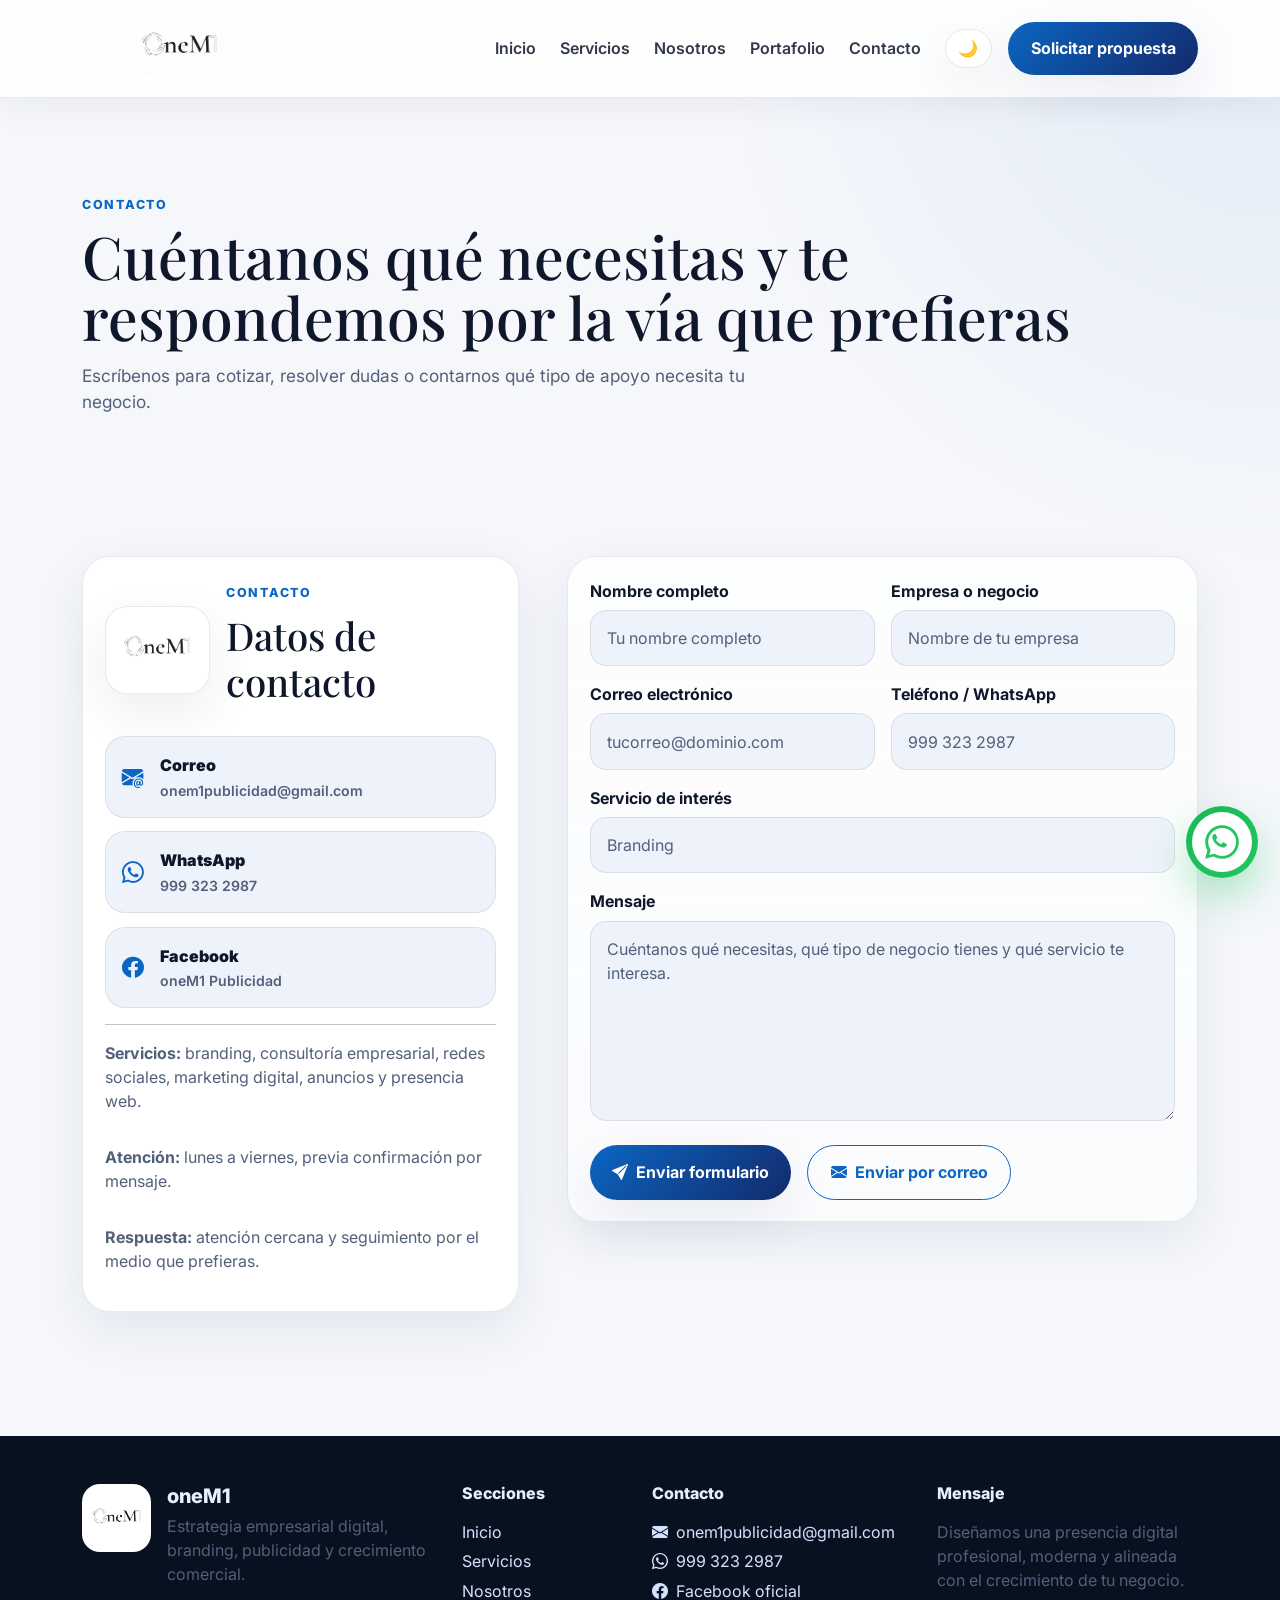
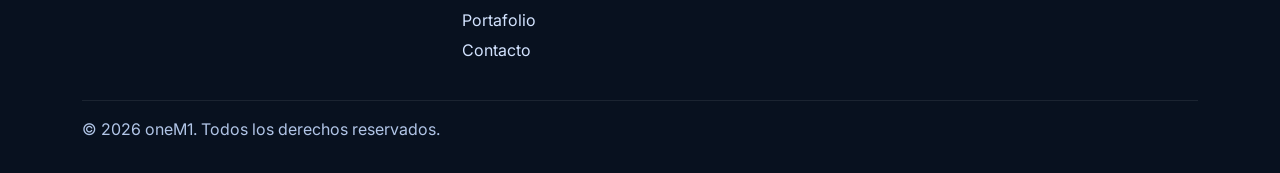
==== contacto.html @ 7aa95133 "Add files via upload" ====
<!doctype html><html lang="es"><head><title>Contacto | oneM1</title><meta name="description" content="Contacta a oneM1 por correo, Facebook o WhatsApp.">
  <meta charset="utf-8">
  <meta name="viewport" content="width=device-width, initial-scale=1">
  <meta name="theme-color" content="#0f172a">
  <meta name="author" content="oneM1">
  <link rel="icon" type="image/png" href="assets/img/logo-onem1.png">
  <link rel="preconnect" href="https://fonts.googleapis.com">
  <link rel="preconnect" href="https://fonts.gstatic.com" crossorigin>
  <link href="https://fonts.googleapis.com/css2?family=Inter:wght@300;400;500;600;700;800;900&family=Playfair+Display:wght@600;700;800&display=swap" rel="stylesheet">
  <link href="https://cdn.jsdelivr.net/npm/bootstrap@5.3.3/dist/css/bootstrap.min.css" rel="stylesheet">
  <link rel="stylesheet" href="https://cdn.jsdelivr.net/npm/bootstrap-icons@1.11.3/font/bootstrap-icons.min.css">
  <link rel="stylesheet" href="assets/css/styles.css">
</head><body>
  <nav class="navbar navbar-expand-lg sticky-top site-navbar">
    <div class="container">
      <a class="navbar-brand" href="index.html"><img src="assets/img/logo-onem1.png" alt="Logo principal de oneM1"></a>
      <button class="navbar-toggler border-0 shadow-none" type="button" data-bs-toggle="collapse" data-bs-target="#mainNav"><span class="navbar-toggler-icon"></span></button>
      <div class="collapse navbar-collapse" id="mainNav">
        <ul class="navbar-nav ms-auto align-items-lg-center gap-lg-2">
          <li class="nav-item"><a class="nav-link" href="index.html">Inicio</a></li>
          <li class="nav-item"><a class="nav-link" href="servicios.html">Servicios</a></li>
          <li class="nav-item"><a class="nav-link" href="nosotros.html">Nosotros</a></li>
          <li class="nav-item"><a class="nav-link" href="portafolio.html">Portafolio</a></li>
          <li class="nav-item"><a class="nav-link" href="contacto.html">Contacto</a></li>
          <li class="nav-item ms-lg-2"><button class="theme-toggle" id="themeToggle" type="button" aria-label="Cambiar tema">🌙</button></li>
          <li class="nav-item ms-lg-2 mt-3 mt-lg-0"><a class="btn btn-brand" href="contacto.html">Solicitar propuesta</a></li>
        </ul>
      </div>
    </div>
  </nav>

<section class="page-hero"><div class="container"><span class="eyebrow">CONTACTO</span><h1>Cuéntanos qué necesitas y te respondemos por la vía que prefieras</h1><p>Escríbenos para cotizar, resolver dudas o contarnos qué tipo de apoyo necesita tu negocio.</p></div></section>
<section class="section-space"><div class="container"><div class="row g-4 g-lg-5 align-items-stretch"><div class="col-lg-5"><div class="contact-card contact-card-pro h-100"><div class="contact-card-head"><img src="assets/img/logo-onem1.png" alt="Logo oneM1"><div><span class="eyebrow">CONTACTO</span><h2>Datos de contacto</h2></div></div><div class="contact-link-group icon-links"><a href="mailto:onem1publicidad@gmail.com"><i class="bi bi-envelope-at-fill"></i><span><strong>Correo</strong><small>onem1publicidad@gmail.com</small></span></a><a href="https://wa.me/529993232987" target="_blank" rel="noopener"><i class="bi bi-whatsapp"></i><span><strong>WhatsApp</strong><small>999 323 2987</small></span></a><a href="https://www.facebook.com/onem1publicidad" target="_blank" rel="noopener"><i class="bi bi-facebook"></i><span><strong>Facebook</strong><small>oneM1 Publicidad</small></span></a></div><hr><div class="contact-meta"><p><strong>Servicios:</strong> branding, consultoría empresarial, redes sociales, marketing digital, anuncios y presencia web.</p><p><strong>Atención:</strong> lunes a viernes, previa confirmación por mensaje.</p><p><strong>Respuesta:</strong> atención cercana y seguimiento por el medio que prefieras.</p></div></div></div>
<div class="col-lg-7"><form class="contact-form card-glass contact-form-pro" action="https://formsubmit.co/onem1publicidad@gmail.com" method="POST">
<input type="hidden" name="_subject" value="Nuevo mensaje desde el sitio web oneM1">
<input type="hidden" name="_captcha" value="false">
<input type="hidden" name="_template" value="table">
<input type="hidden" name="_next" value="contacto.html?enviado=1">
<div class="row g-3"><div class="col-md-6"><label class="form-label">Nombre completo</label><input class="form-control" type="text" name="Nombre" placeholder="Tu nombre completo" required></div><div class="col-md-6"><label class="form-label">Empresa o negocio</label><input class="form-control" type="text" name="Empresa" placeholder="Nombre de tu empresa"></div><div class="col-md-6"><label class="form-label">Correo electrónico</label><input class="form-control" type="email" name="Correo" placeholder="tucorreo@dominio.com" required></div><div class="col-md-6"><label class="form-label">Teléfono / WhatsApp</label><input class="form-control" type="text" name="Telefono" placeholder="999 323 2987"></div><div class="col-12"><label class="form-label">Servicio de interés</label><select class="form-select" name="Servicio"><option>Branding</option><option>Consultoría empresarial</option><option>Publicidad digital</option><option>Redes sociales</option><option>Diseño web</option><option>Presencia web integral</option><option>Otro</option></select></div><div class="col-12"><label class="form-label">Mensaje</label><textarea class="form-control" name="Mensaje" rows="7" placeholder="Cuéntanos qué necesitas, qué tipo de negocio tienes y qué servicio te interesa." required></textarea></div></div><div class="d-flex flex-wrap gap-3 mt-4"><button class="btn btn-brand" type="submit"><i class="bi bi-send-fill me-2"></i>Enviar formulario</button><a class="btn btn-outline-brand" href="mailto:onem1publicidad@gmail.com?subject=Solicitud%20de%20informaci%C3%B3n%20oneM1"><i class="bi bi-envelope-fill me-2"></i>Enviar por correo</a></div><div class="alert alert-success mt-3 d-none" id="msgSent"><i class="bi bi-check-circle-fill me-2"></i>¡Gracias! Tu mensaje fue preparado para enviarse correctamente.</div></form></div></div></div></section>

  <footer class="site-footer mt-5"><div class="container"><div class="row g-4 align-items-start"><div class="col-lg-4"><div class="footer-brand"><img src="assets/img/logo-onem1.png" alt="oneM1"><div><h5>oneM1</h5><p>Estrategia empresarial digital, branding, publicidad y crecimiento comercial.</p></div></div></div><div class="col-6 col-lg-2"><h6>Secciones</h6><a href="index.html">Inicio</a><a href="servicios.html">Servicios</a><a href="nosotros.html">Nosotros</a><a href="portafolio.html">Portafolio</a><a href="contacto.html">Contacto</a></div><div class="col-6 col-lg-3"><h6>Contacto</h6><a href="mailto:onem1publicidad@gmail.com"><i class="bi bi-envelope-fill me-2"></i>onem1publicidad@gmail.com</a><a href="https://wa.me/529993232987" target="_blank" rel="noopener"><i class="bi bi-whatsapp me-2"></i>999 323 2987</a><a href="https://www.facebook.com/onem1publicidad" target="_blank" rel="noopener"><i class="bi bi-facebook me-2"></i>Facebook oficial</a></div><div class="col-lg-3"><h6>Mensaje</h6><p class="mb-0">Diseñamos una presencia digital profesional, moderna y alineada con el crecimiento de tu negocio.</p></div></div><div class="footer-bottom"><span>© 2026 oneM1. Todos los derechos reservados.</span></div></div></footer>
  <a class="whatsapp-float" href="https://wa.me/529993232987?text=Hola%20oneM1,%20quiero%20informaci%C3%B3n%20sobre%20sus%20servicios." target="_blank" rel="noopener" aria-label="WhatsApp"><svg viewBox="0 0 32 32" aria-hidden="true" focusable="false"><path fill="currentColor" d="M19.11 17.21c-.27-.13-1.6-.79-1.85-.88-.25-.09-.43-.13-.62.13-.18.27-.71.88-.87 1.06-.16.18-.31.2-.58.07-.27-.13-1.13-.42-2.16-1.34-.8-.71-1.35-1.59-1.51-1.86-.16-.27-.02-.41.12-.54.12-.12.27-.31.4-.46.13-.16.18-.27.27-.45.09-.18.04-.34-.02-.47-.07-.13-.62-1.49-.85-2.04-.22-.53-.44-.46-.62-.47h-.53c-.18 0-.47.07-.71.34-.25.27-.95.93-.95 2.28 0 1.34.98 2.64 1.11 2.82.13.18 1.91 2.92 4.62 4.09.65.28 1.16.45 1.56.57.66.21 1.26.18 1.73.11.53-.08 1.6-.65 1.83-1.27.22-.62.22-1.16.16-1.27-.07-.11-.25-.18-.52-.31Z"/><path fill="currentColor" d="M16.03 3.2c-7.08 0-12.82 5.73-12.82 12.8 0 2.26.59 4.46 1.72 6.39L3.1 28.8l6.57-1.72a12.85 12.85 0 0 0 6.36 1.72h.01c7.07 0 12.8-5.74 12.8-12.81 0-3.42-1.33-6.63-3.75-9.04A12.73 12.73 0 0 0 16.03 3.2Zm0 23.45h-.01a10.66 10.66 0 0 1-5.43-1.49l-.39-.23-3.9 1.02 1.04-3.8-.25-.39a10.62 10.62 0 0 1-1.63-5.69c0-5.88 4.79-10.66 10.68-10.66 2.85 0 5.53 1.11 7.54 3.12a10.59 10.59 0 0 1 3.12 7.54c0 5.89-4.79 10.68-10.67 10.68Z"/></svg></a>
  <script src="https://cdn.jsdelivr.net/npm/bootstrap@5.3.3/dist/js/bootstrap.bundle.min.js"></script><script src="assets/js/main.js"></script>
</body></html>
---- assets/css/styles.css ----
:root{
  --bg:#f5f7fb;
  --surface:#ffffff;
  --surface-2:#eef3fb;
  --text:#0f172a;
  --muted:#52607a;
  --line:rgba(15,23,42,.09);
  --brand:#0b66c3;
  --brand-2:#132a6b;
  --shadow:0 18px 50px rgba(18,33,74,.08);
}
html[data-theme="dark"]{
  --bg:#07111f;
  --surface:#0f1c2d;
  --surface-2:#0d1726;
  --text:#eef4ff;
  --muted:#a8bbd8;
  --line:rgba(255,255,255,.08);
  --brand:#3ca3ff;
  --brand-2:#91bfff;
  --shadow:0 18px 50px rgba(0,0,0,.32);
}
*{box-sizing:border-box}
body{font-family:Inter,system-ui,sans-serif;background:radial-gradient(circle at top right, rgba(11,102,195,.08), transparent 26%), var(--bg);color:var(--text);}
a{text-decoration:none}
img{max-width:100%;display:block}
.site-navbar{backdrop-filter:blur(16px);background:rgba(255,255,255,.88);border-bottom:1px solid var(--line);box-shadow:0 10px 30px rgba(18,33,74,.05)}
html[data-theme="dark"] .site-navbar{background:rgba(7,17,31,.82)}
.navbar-brand{display:flex;align-items:center;font-weight:800;color:var(--text)!important;padding:.15rem 0}
.navbar-brand img{width:180px;height:76px;object-fit:contain;transform:scale(1.08);transform-origin:left center;filter:drop-shadow(0 8px 18px rgba(11,102,195,.12))}
.nav-link{color:var(--text)!important;font-weight:600;opacity:.85}
.nav-link:hover{opacity:1}
.theme-toggle{border:1px solid var(--line);background:var(--surface);color:var(--text);border-radius:999px;padding:.65rem .8rem;line-height:1;box-shadow:var(--shadow);transition:transform .25s ease, box-shadow .25s ease}
.btn-brand{background:linear-gradient(135deg,var(--brand),var(--brand-2));color:#fff;border:none;border-radius:999px;padding:.9rem 1.4rem;font-weight:700;box-shadow:var(--shadow);transition:transform .25s ease, box-shadow .25s ease, filter .25s ease}
.btn-brand:hover{color:#fff;transform:translateY(-1px)}
.btn-outline-brand{border:1px solid var(--brand);color:var(--brand);border-radius:999px;padding:.9rem 1.4rem;font-weight:700;transition:transform .25s ease, box-shadow .25s ease, background .25s ease}
.btn-outline-brand:hover{background:var(--brand);color:#fff}
.hero-home,.page-hero{padding:5.8rem 0 3rem}
.hero-home h1,.page-hero h1{font-family:"Playfair Display",serif;font-size:clamp(2.3rem,4.6vw,4.7rem);line-height:1.04;margin:.65rem 0 1rem}
.hero-home h1 span{color:var(--brand)}
.lead,.page-hero p{font-size:1.08rem;color:var(--muted);max-width:720px}
.eyebrow{display:inline-flex;letter-spacing:.14em;font-size:.78rem;font-weight:800;color:var(--brand);text-transform:uppercase}
.hero-visual,.card-glass,.contact-form{background:linear-gradient(180deg, rgba(255,255,255,.8), rgba(255,255,255,.62));border:1px solid var(--line);border-radius:28px;box-shadow:var(--shadow)}
html[data-theme="dark"] .hero-visual, html[data-theme="dark"] .card-glass, html[data-theme="dark"] .contact-form{background:linear-gradient(180deg, rgba(15,28,45,.92), rgba(15,28,45,.78))}
.hero-main-image{aspect-ratio:4/3;object-fit:cover;width:100%}
.hero-mini-grid{display:grid;grid-template-columns:repeat(3,1fr);gap:1rem}
.hero-mini-grid div,.info-card,.service-detail,.pillar-card,.contact-card{background:var(--surface);border:1px solid var(--line);border-radius:28px;padding:1.35rem;box-shadow:var(--shadow)}
.hero-mini-grid strong{display:block;font-size:1rem;margin-bottom:.35rem}
.hero-mini-grid span,.info-card p,.service-detail p,.pillar-card p,.contact-card p,.form-note,.timeline-list p,.portfolio-item p, .gallery-card p, .site-footer p{color:var(--muted)}
.section-space{padding:4.8rem 0}
.section-soft{background:linear-gradient(180deg, transparent, rgba(11,102,195,.05), transparent)}
.section-title{max-width:850px;margin-bottom:2rem}
.section-title h2,.cta-panel h2,.service-detail h2,.contact-card h2,.about-banner + *{font-family:"Playfair Display",serif;font-size:clamp(1.8rem,3vw,3rem);margin:.6rem 0 1rem}
.info-card h3,.gallery-card h3,.portfolio-item h3,.pillar-card h3{font-size:1.1rem;font-weight:800;margin-bottom:.65rem}
.timeline-list{display:grid;gap:1rem}
.timeline-list div{padding:1rem 1.1rem;border-left:3px solid var(--brand);background:var(--surface);border-radius:0 18px 18px 0;box-shadow:var(--shadow)}
.gallery-card,.portfolio-item{background:var(--surface);border:1px solid var(--line);border-radius:28px;overflow:hidden;box-shadow:var(--shadow);height:100%}
.gallery-card img,.portfolio-item img{width:100%;height:300px;object-fit:cover}
.portfolio-item.wide img{height:420px}
.gallery-card div,.portfolio-item figcaption{padding:1.15rem 1.2rem}
.service-detail{position:relative;overflow:hidden;transition:transform .25s ease, box-shadow .25s ease, border-color .25s ease;background:linear-gradient(180deg, rgba(255,255,255,.96), rgba(238,243,251,.92));}
html[data-theme="dark"] .service-detail{background:linear-gradient(180deg, rgba(15,28,45,.98), rgba(13,23,38,.96));}
.service-detail::before{content:"";position:absolute;inset:0 auto auto 0;width:100%;height:5px;background:linear-gradient(90deg,var(--brand),var(--brand-2));opacity:.9}
.service-detail:hover{transform:translateY(-6px);box-shadow:0 24px 56px rgba(18,33,74,.14);border-color:rgba(11,102,195,.22)}
.service-detail .icon-wrap{width:68px;height:68px;border-radius:22px;margin-bottom:1rem;font-size:1.65rem}
.service-detail h2{font-size:1.7rem;margin-bottom:.8rem}
.service-detail ul{padding-left:0;color:var(--muted);list-style:none;display:grid;gap:.7rem;margin:1.1rem 0 0}
.service-detail li{position:relative;padding-left:1.65rem}
.service-detail li::before{content:"✔";position:absolute;left:0;top:0;color:var(--brand);font-weight:800}
.check-list{display:grid;gap:.8rem;margin-top:1.2rem}
.check-list span{background:var(--surface);border:1px solid var(--line);padding:.95rem 1rem;border-radius:18px;box-shadow:var(--shadow)}
.about-logo{max-height:340px;object-fit:contain;margin-inline:auto;padding:2rem}
.about-banner img{border-radius:32px;box-shadow:var(--shadow);border:1px solid var(--line)}
.contact-link-group{display:grid;gap:.85rem;margin:1rem 0}
.contact-link-group a{color:var(--brand);font-weight:700}
.form-control,.form-select{background:var(--surface-2);border:1px solid var(--line);border-radius:16px;padding:.95rem 1rem;color:var(--text)}
.form-control:focus,.form-select:focus{box-shadow:0 0 0 .22rem rgba(11,102,195,.16);border-color:var(--brand);background:var(--surface)}
.cta-block{padding-top:0}
.cta-panel{background:linear-gradient(135deg,var(--brand-2),var(--brand));color:#fff;padding:2rem;border-radius:30px;display:flex;align-items:center;justify-content:space-between;gap:1rem;box-shadow:var(--shadow)}
.cta-panel .eyebrow{color:#dbeafe}
.site-footer{background:#08111f;color:#e7efff;padding:3rem 0 2rem}
.site-footer h5,.site-footer h6{margin-bottom:1rem;font-weight:800}
.site-footer a{display:block;color:#d3e3ff;margin:.35rem 0}
.footer-brand{display:flex;gap:1rem;align-items:flex-start}
.footer-brand img{width:128px;height:68px;object-fit:contain;background:#fff;border-radius:18px;padding:.45rem}
.footer-bottom{border-top:1px solid rgba(255,255,255,.08);margin-top:2rem;padding-top:1rem;display:flex;justify-content:space-between;gap:1rem;flex-wrap:wrap;color:#b1c5e7}
.whatsapp-float{position:fixed;right:22px;bottom:22px;width:72px;height:72px;border-radius:50%;display:grid;place-items:center;background:linear-gradient(135deg,#18b956,#22c55e);color:#fff;font-weight:800;box-shadow:0 18px 40px rgba(34,197,94,.35);z-index:60;transition:transform .25s ease, box-shadow .25s ease;animation:waPulse 2.2s infinite;isolation:isolate}
.whatsapp-float::before{content:"";position:absolute;inset:6px;border-radius:50%;background:#fff;z-index:-1}
.shadow-soft{box-shadow:var(--shadow)}
@media (max-width: 991px){
  .hero-mini-grid{grid-template-columns:1fr}
  .cta-panel{flex-direction:column;align-items:flex-start}
  .gallery-card img,.portfolio-item img{height:260px}
}
@media (max-width: 575px){
  .hero-home,.page-hero{padding:5rem 0 2rem}
  .section-space{padding:3.5rem 0}
  .btn-brand,.btn-outline-brand{width:100%;text-align:center;justify-content:center}
  .hero-actions .btn{width:100%}
}


.navbar-toggler-icon{filter:contrast(1.2)}
.brand-showcase{display:grid;gap:1.2rem}
.brand-showcase.compact{gap:1rem}
.brand-showcase-top{display:flex;align-items:center;justify-content:space-between;gap:1rem}
.brand-showcase-top img{width:min(320px,78%);max-height:132px;object-fit:contain}
.status-badge{display:inline-flex;align-items:center;gap:.5rem;padding:.7rem 1rem;border-radius:999px;background:var(--surface);border:1px solid var(--line);font-weight:700;color:var(--text)}
.line-card{background:var(--surface);border:1px solid var(--line);border-radius:24px;padding:1.15rem 1.2rem;box-shadow:var(--shadow);display:flex;gap:.8rem;align-items:center}
.line-card i{font-size:1.4rem;color:var(--brand)}
.line-card.featured{display:block;padding:1.4rem 1.35rem;background:linear-gradient(135deg, rgba(11,102,195,.08), rgba(19,42,107,.12));}
.line-card.featured small{display:block;letter-spacing:.12em;text-transform:uppercase;color:var(--brand);font-weight:800;margin-bottom:.45rem}
.line-card.featured h3{font-family:"Playfair Display",serif;font-size:2rem;margin-bottom:.5rem}
.line-grid{display:grid;grid-template-columns:1fr 1fr;gap:1rem}
.icon-wrap{width:58px;height:58px;border-radius:18px;display:grid;place-items:center;background:linear-gradient(135deg,var(--brand),var(--brand-2));color:#fff;font-size:1.45rem;box-shadow:var(--shadow)}
.icon-card{padding-top:1.4rem}
.grid-panels{display:grid;grid-template-columns:1fr 1fr;gap:1rem;height:100%}
.mini-panel{background:var(--surface);border:1px solid var(--line);border-radius:24px;padding:1.3rem;box-shadow:var(--shadow)}
.mini-panel i{font-size:1.45rem;color:var(--brand);display:inline-flex;margin-bottom:.9rem}
.mini-panel h3{font-size:1.05rem;font-weight:800;margin-bottom:.4rem}
.panel-dark{background:linear-gradient(135deg,var(--brand-2),var(--brand));color:#fff}
.panel-dark i,.panel-dark p,.panel-dark h3{color:#fff}
.text-only-card{min-height:100%}
.text-only-card figcaption,.text-only-card>div{padding:1.4rem 1.35rem}
.text-only-card img{display:none}
.contact-card-pro,.contact-form-pro{padding:1.35rem}
.contact-card-head{display:flex;align-items:center;gap:1rem;margin-bottom:1rem}
.contact-card-head img{width:118px;height:88px;object-fit:contain;padding:.45rem;background:var(--surface);border-radius:22px;border:1px solid var(--line);box-shadow:var(--shadow)}
.icon-links a{display:flex;align-items:center;gap:1rem;padding:1rem;border-radius:20px;background:var(--surface-2);border:1px solid var(--line);color:var(--text);font-weight:600}
.icon-links a i{font-size:1.35rem;color:var(--brand)}
.icon-links a span{display:flex;flex-direction:column;gap:.15rem}
.icon-links a small{font-size:.88rem;color:var(--muted);font-weight:600}
.contact-meta{display:grid;gap:1rem}
.form-label{font-weight:700;margin-bottom:.45rem}
.form-control::placeholder, .form-select{color:var(--muted)}
.whatsapp-float i{font-size:2rem;line-height:1;display:inline-flex}
@media (max-width:991px){.grid-panels,.line-grid{grid-template-columns:1fr}.brand-showcase-top{align-items:flex-start;flex-direction:column}.brand-showcase-top img{width:220px}.contact-card-head{align-items:flex-start;flex-direction:column}.navbar-brand img{width:148px;height:64px;transform:scale(1.04)}}
@media (max-width:575px){.contact-card-pro,.contact-form-pro{padding:1rem}.icon-links a{padding:.9rem;border-radius:18px}}

.footer-bottom{justify-content:flex-start}
.site-footer .footer-brand h5{margin-bottom:.35rem}

.whatsapp-float:hover{transform:translateY(-4px) scale(1.03);box-shadow:0 22px 48px rgba(34,197,94,.42)}
.whatsapp-float svg{width:42px;height:42px;display:block;color:#22c55e;position:relative;z-index:1}
@keyframes waPulse{0%,100%{transform:scale(1)}50%{transform:scale(1.06)}}
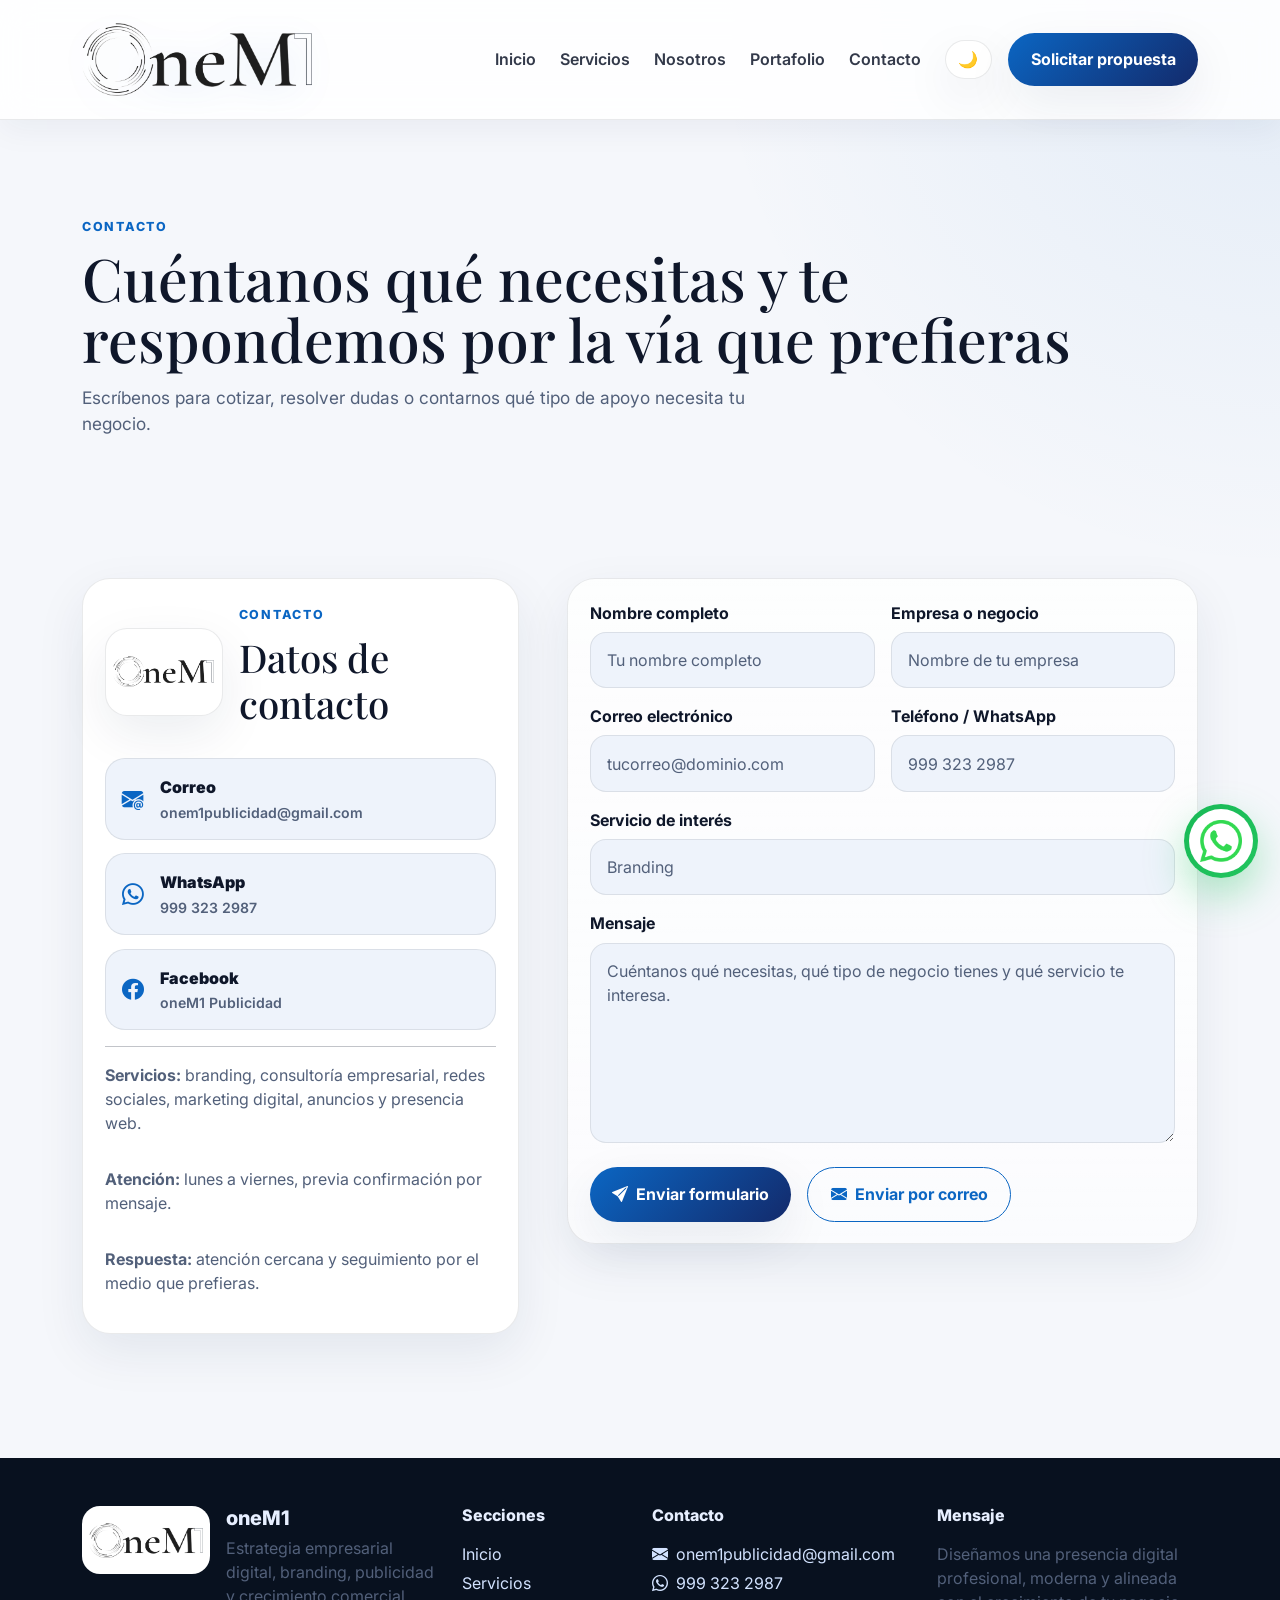
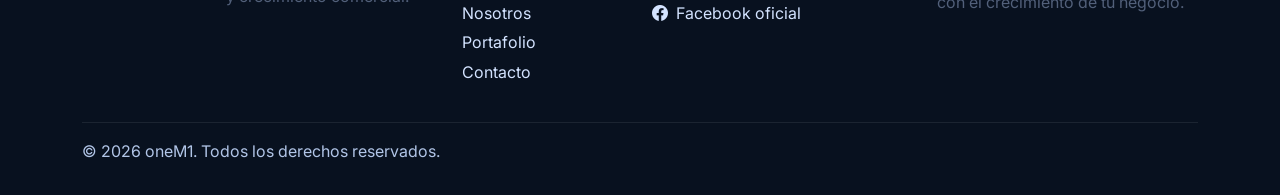
==== commit b05e8609: "Add files via upload" ====
--- a/contacto.html
+++ b/contacto.html
@@ -39,6 +39,6 @@
 <div class="row g-3"><div class="col-md-6"><label class="form-label">Nombre completo</label><input class="form-control" type="text" name="Nombre" placeholder="Tu nombre completo" required></div><div class="col-md-6"><label class="form-label">Empresa o negocio</label><input class="form-control" type="text" name="Empresa" placeholder="Nombre de tu empresa"></div><div class="col-md-6"><label class="form-label">Correo electrónico</label><input class="form-control" type="email" name="Correo" placeholder="tucorreo@dominio.com" required></div><div class="col-md-6"><label class="form-label">Teléfono / WhatsApp</label><input class="form-control" type="text" name="Telefono" placeholder="999 323 2987"></div><div class="col-12"><label class="form-label">Servicio de interés</label><select class="form-select" name="Servicio"><option>Branding</option><option>Consultoría empresarial</option><option>Publicidad digital</option><option>Redes sociales</option><option>Diseño web</option><option>Presencia web integral</option><option>Otro</option></select></div><div class="col-12"><label class="form-label">Mensaje</label><textarea class="form-control" name="Mensaje" rows="7" placeholder="Cuéntanos qué necesitas, qué tipo de negocio tienes y qué servicio te interesa." required></textarea></div></div><div class="d-flex flex-wrap gap-3 mt-4"><button class="btn btn-brand" type="submit"><i class="bi bi-send-fill me-2"></i>Enviar formulario</button><a class="btn btn-outline-brand" href="mailto:onem1publicidad@gmail.com?subject=Solicitud%20de%20informaci%C3%B3n%20oneM1"><i class="bi bi-envelope-fill me-2"></i>Enviar por correo</a></div><div class="alert alert-success mt-3 d-none" id="msgSent"><i class="bi bi-check-circle-fill me-2"></i>¡Gracias! Tu mensaje fue preparado para enviarse correctamente.</div></form></div></div></div></section>
 
   <footer class="site-footer mt-5"><div class="container"><div class="row g-4 align-items-start"><div class="col-lg-4"><div class="footer-brand"><img src="assets/img/logo-onem1.png" alt="oneM1"><div><h5>oneM1</h5><p>Estrategia empresarial digital, branding, publicidad y crecimiento comercial.</p></div></div></div><div class="col-6 col-lg-2"><h6>Secciones</h6><a href="index.html">Inicio</a><a href="servicios.html">Servicios</a><a href="nosotros.html">Nosotros</a><a href="portafolio.html">Portafolio</a><a href="contacto.html">Contacto</a></div><div class="col-6 col-lg-3"><h6>Contacto</h6><a href="mailto:onem1publicidad@gmail.com"><i class="bi bi-envelope-fill me-2"></i>onem1publicidad@gmail.com</a><a href="https://wa.me/529993232987" target="_blank" rel="noopener"><i class="bi bi-whatsapp me-2"></i>999 323 2987</a><a href="https://www.facebook.com/onem1publicidad" target="_blank" rel="noopener"><i class="bi bi-facebook me-2"></i>Facebook oficial</a></div><div class="col-lg-3"><h6>Mensaje</h6><p class="mb-0">Diseñamos una presencia digital profesional, moderna y alineada con el crecimiento de tu negocio.</p></div></div><div class="footer-bottom"><span>© 2026 oneM1. Todos los derechos reservados.</span></div></div></footer>
-  <a class="whatsapp-float" href="https://wa.me/529993232987?text=Hola%20oneM1,%20quiero%20informaci%C3%B3n%20sobre%20sus%20servicios." target="_blank" rel="noopener" aria-label="WhatsApp"><svg viewBox="0 0 32 32" aria-hidden="true" focusable="false"><path fill="currentColor" d="M19.11 17.21c-.27-.13-1.6-.79-1.85-.88-.25-.09-.43-.13-.62.13-.18.27-.71.88-.87 1.06-.16.18-.31.2-.58.07-.27-.13-1.13-.42-2.16-1.34-.8-.71-1.35-1.59-1.51-1.86-.16-.27-.02-.41.12-.54.12-.12.27-.31.4-.46.13-.16.18-.27.27-.45.09-.18.04-.34-.02-.47-.07-.13-.62-1.49-.85-2.04-.22-.53-.44-.46-.62-.47h-.53c-.18 0-.47.07-.71.34-.25.27-.95.93-.95 2.28 0 1.34.98 2.64 1.11 2.82.13.18 1.91 2.92 4.62 4.09.65.28 1.16.45 1.56.57.66.21 1.26.18 1.73.11.53-.08 1.6-.65 1.83-1.27.22-.62.22-1.16.16-1.27-.07-.11-.25-.18-.52-.31Z"/><path fill="currentColor" d="M16.03 3.2c-7.08 0-12.82 5.73-12.82 12.8 0 2.26.59 4.46 1.72 6.39L3.1 28.8l6.57-1.72a12.85 12.85 0 0 0 6.36 1.72h.01c7.07 0 12.8-5.74 12.8-12.81 0-3.42-1.33-6.63-3.75-9.04A12.73 12.73 0 0 0 16.03 3.2Zm0 23.45h-.01a10.66 10.66 0 0 1-5.43-1.49l-.39-.23-3.9 1.02 1.04-3.8-.25-.39a10.62 10.62 0 0 1-1.63-5.69c0-5.88 4.79-10.66 10.68-10.66 2.85 0 5.53 1.11 7.54 3.12a10.59 10.59 0 0 1 3.12 7.54c0 5.89-4.79 10.68-10.67 10.68Z"/></svg></a>
+  <a class="whatsapp-float" href="https://wa.me/529993232987?text=Hola%20oneM1,%20quiero%20informaci%C3%B3n%20sobre%20sus%20servicios." target="_blank" rel="noopener" aria-label="WhatsApp"><img src="assets/img/whatsapp-logo.png" alt="WhatsApp"></a>
   <script src="https://cdn.jsdelivr.net/npm/bootstrap@5.3.3/dist/js/bootstrap.bundle.min.js"></script><script src="assets/js/main.js"></script>
 </body></html>
--- a/assets/css/styles.css
+++ b/assets/css/styles.css
@@ -28,7 +28,7 @@
 .site-navbar{backdrop-filter:blur(16px);background:rgba(255,255,255,.88);border-bottom:1px solid var(--line);box-shadow:0 10px 30px rgba(18,33,74,.05)}
 html[data-theme="dark"] .site-navbar{background:rgba(7,17,31,.82)}
 .navbar-brand{display:flex;align-items:center;font-weight:800;color:var(--text)!important;padding:.15rem 0}
-.navbar-brand img{width:180px;height:76px;object-fit:contain;transform:scale(1.08);transform-origin:left center;filter:drop-shadow(0 8px 18px rgba(11,102,195,.12))}
+.navbar-brand img{width:230px;height:98px;object-fit:contain;transform:none;transform-origin:left center;filter:drop-shadow(0 8px 18px rgba(11,102,195,.12))}
 .nav-link{color:var(--text)!important;font-weight:600;opacity:.85}
 .nav-link:hover{opacity:1}
 .theme-toggle{border:1px solid var(--line);background:var(--surface);color:var(--text);border-radius:999px;padding:.65rem .8rem;line-height:1;box-shadow:var(--shadow);transition:transform .25s ease, box-shadow .25s ease}
@@ -85,8 +85,8 @@
 .footer-brand{display:flex;gap:1rem;align-items:flex-start}
 .footer-brand img{width:128px;height:68px;object-fit:contain;background:#fff;border-radius:18px;padding:.45rem}
 .footer-bottom{border-top:1px solid rgba(255,255,255,.08);margin-top:2rem;padding-top:1rem;display:flex;justify-content:space-between;gap:1rem;flex-wrap:wrap;color:#b1c5e7}
-.whatsapp-float{position:fixed;right:22px;bottom:22px;width:72px;height:72px;border-radius:50%;display:grid;place-items:center;background:linear-gradient(135deg,#18b956,#22c55e);color:#fff;font-weight:800;box-shadow:0 18px 40px rgba(34,197,94,.35);z-index:60;transition:transform .25s ease, box-shadow .25s ease;animation:waPulse 2.2s infinite;isolation:isolate}
-.whatsapp-float::before{content:"";position:absolute;inset:6px;border-radius:50%;background:#fff;z-index:-1}
+.whatsapp-float{position:fixed;right:22px;bottom:22px;width:74px;height:74px;border-radius:50%;display:grid;place-items:center;background:linear-gradient(135deg,#18b956,#22c55e);box-shadow:0 18px 40px rgba(34,197,94,.35);z-index:60;transition:transform .25s ease, box-shadow .25s ease;animation:waPulse 2.2s infinite;overflow:hidden}
+.whatsapp-float::before{content:"";position:absolute;inset:5px;border-radius:50%;background:#fff;z-index:0}
 .shadow-soft{box-shadow:var(--shadow)}
 @media (max-width: 991px){
   .hero-mini-grid{grid-template-columns:1fr}
@@ -134,13 +134,12 @@
 .contact-meta{display:grid;gap:1rem}
 .form-label{font-weight:700;margin-bottom:.45rem}
 .form-control::placeholder, .form-select{color:var(--muted)}
-.whatsapp-float i{font-size:2rem;line-height:1;display:inline-flex}
-@media (max-width:991px){.grid-panels,.line-grid{grid-template-columns:1fr}.brand-showcase-top{align-items:flex-start;flex-direction:column}.brand-showcase-top img{width:220px}.contact-card-head{align-items:flex-start;flex-direction:column}.navbar-brand img{width:148px;height:64px;transform:scale(1.04)}}
+@media (max-width:991px){.grid-panels,.line-grid{grid-template-columns:1fr}.brand-showcase-top{align-items:flex-start;flex-direction:column}.brand-showcase-top img{width:220px}.contact-card-head{align-items:flex-start;flex-direction:column}.navbar-brand img{width:180px;height:76px;transform:none}}
 @media (max-width:575px){.contact-card-pro,.contact-form-pro{padding:1rem}.icon-links a{padding:.9rem;border-radius:18px}}
 
 .footer-bottom{justify-content:flex-start}
 .site-footer .footer-brand h5{margin-bottom:.35rem}
 
 .whatsapp-float:hover{transform:translateY(-4px) scale(1.03);box-shadow:0 22px 48px rgba(34,197,94,.42)}
-.whatsapp-float svg{width:42px;height:42px;display:block;color:#22c55e;position:relative;z-index:1}
-@keyframes waPulse{0%,100%{transform:scale(1)}50%{transform:scale(1.06)}}
+.whatsapp-float img{width:42px;height:42px;object-fit:contain;display:block;position:relative;z-index:1}
+@keyframes waPulse{0%,100%{transform:translateY(0) scale(1)}50%{transform:translateY(-3px) scale(1.06)}}
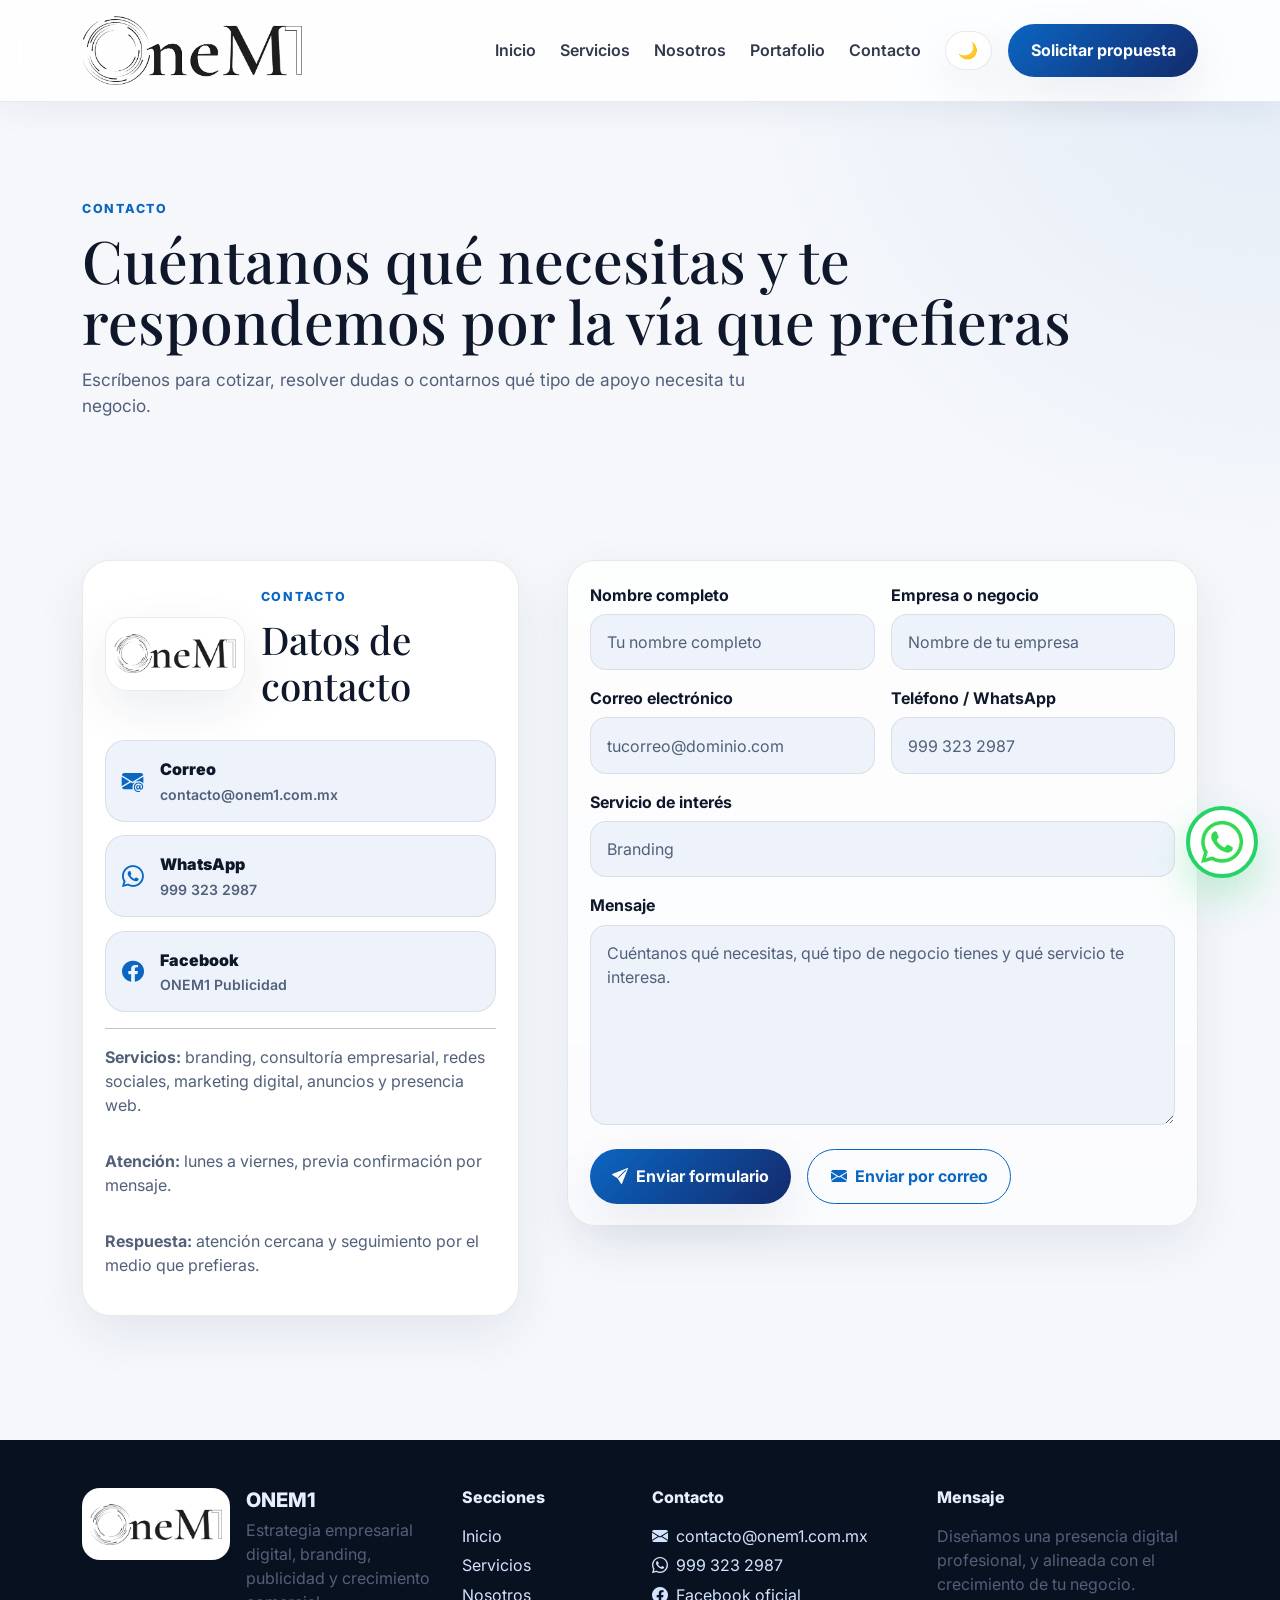
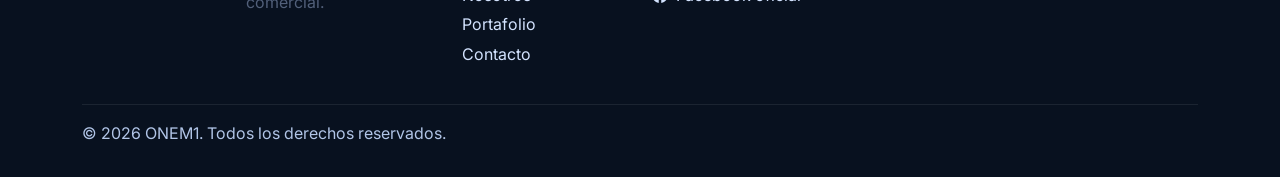
==== commit 005a76ac: "Add files via upload TiendaMarketing v2" ====
--- a/contacto.html
+++ b/contacto.html
@@ -1,8 +1,8 @@
-<!doctype html><html lang="es"><head><title>Contacto | oneM1</title><meta name="description" content="Contacta a oneM1 por correo, Facebook o WhatsApp.">
+<!doctype html><html lang="es"><head><title>Contacto | ONEM1</title><meta name="description" content="Contacta a ONEM1 por correo, Facebook o WhatsApp.">
   <meta charset="utf-8">
   <meta name="viewport" content="width=device-width, initial-scale=1">
   <meta name="theme-color" content="#0f172a">
-  <meta name="author" content="oneM1">
+  <meta name="author" content="ONEM1">
   <link rel="icon" type="image/png" href="assets/img/logo-onem1.png">
   <link rel="preconnect" href="https://fonts.googleapis.com">
   <link rel="preconnect" href="https://fonts.gstatic.com" crossorigin>
@@ -13,7 +13,7 @@
 </head><body>
   <nav class="navbar navbar-expand-lg sticky-top site-navbar">
     <div class="container">
-      <a class="navbar-brand" href="index.html"><img src="assets/img/logo-onem1.png" alt="Logo principal de oneM1"></a>
+      <a class="navbar-brand" href="index.html"><img src="assets/img/logo-onem1-day.png" alt="Logo principal de ONEM1" class="swap-logo"></a>
       <button class="navbar-toggler border-0 shadow-none" type="button" data-bs-toggle="collapse" data-bs-target="#mainNav"><span class="navbar-toggler-icon"></span></button>
       <div class="collapse navbar-collapse" id="mainNav">
         <ul class="navbar-nav ms-auto align-items-lg-center gap-lg-2">
@@ -30,15 +30,15 @@
   </nav>
 
 <section class="page-hero"><div class="container"><span class="eyebrow">CONTACTO</span><h1>Cuéntanos qué necesitas y te respondemos por la vía que prefieras</h1><p>Escríbenos para cotizar, resolver dudas o contarnos qué tipo de apoyo necesita tu negocio.</p></div></section>
-<section class="section-space"><div class="container"><div class="row g-4 g-lg-5 align-items-stretch"><div class="col-lg-5"><div class="contact-card contact-card-pro h-100"><div class="contact-card-head"><img src="assets/img/logo-onem1.png" alt="Logo oneM1"><div><span class="eyebrow">CONTACTO</span><h2>Datos de contacto</h2></div></div><div class="contact-link-group icon-links"><a href="mailto:onem1publicidad@gmail.com"><i class="bi bi-envelope-at-fill"></i><span><strong>Correo</strong><small>onem1publicidad@gmail.com</small></span></a><a href="https://wa.me/529993232987" target="_blank" rel="noopener"><i class="bi bi-whatsapp"></i><span><strong>WhatsApp</strong><small>999 323 2987</small></span></a><a href="https://www.facebook.com/onem1publicidad" target="_blank" rel="noopener"><i class="bi bi-facebook"></i><span><strong>Facebook</strong><small>oneM1 Publicidad</small></span></a></div><hr><div class="contact-meta"><p><strong>Servicios:</strong> branding, consultoría empresarial, redes sociales, marketing digital, anuncios y presencia web.</p><p><strong>Atención:</strong> lunes a viernes, previa confirmación por mensaje.</p><p><strong>Respuesta:</strong> atención cercana y seguimiento por el medio que prefieras.</p></div></div></div>
-<div class="col-lg-7"><form class="contact-form card-glass contact-form-pro" action="https://formsubmit.co/onem1publicidad@gmail.com" method="POST">
-<input type="hidden" name="_subject" value="Nuevo mensaje desde el sitio web oneM1">
+<section class="section-space"><div class="container"><div class="row g-4 g-lg-5 align-items-stretch"><div class="col-lg-5"><div class="contact-card contact-card-pro h-100"><div class="contact-card-head"><img src="assets/img/logo-onem1-day.png" class="swap-logo" alt="Logo ONEM1"><div><span class="eyebrow">CONTACTO</span><h2>Datos de contacto</h2></div></div><div class="contact-link-group icon-links"><a href="mailto:contacto@onem1.com.mx"><i class="bi bi-envelope-at-fill"></i><span><strong>Correo</strong><small>contacto@onem1.com.mx</small></span></a><a href="https://wa.me/529993232987" target="_blank" rel="noopener"><i class="bi bi-whatsapp"></i><span><strong>WhatsApp</strong><small>999 323 2987</small></span></a><a href="https://www.facebook.com/onem1publicidad" target="_blank" rel="noopener"><i class="bi bi-facebook"></i><span><strong>Facebook</strong><small>ONEM1 Publicidad</small></span></a></div><hr><div class="contact-meta"><p><strong>Servicios:</strong> branding, consultoría empresarial, redes sociales, marketing digital, anuncios y presencia web.</p><p><strong>Atención:</strong> lunes a viernes, previa confirmación por mensaje.</p><p><strong>Respuesta:</strong> atención cercana y seguimiento por el medio que prefieras.</p></div></div></div>
+<div class="col-lg-7"><form class="contact-form card-glass contact-form-pro" action="https://formsubmit.co/contacto@onem1.com.mx" method="POST">
+<input type="hidden" name="_subject" value="Nuevo mensaje desde el sitio web ONEM1">
 <input type="hidden" name="_captcha" value="false">
 <input type="hidden" name="_template" value="table">
 <input type="hidden" name="_next" value="contacto.html?enviado=1">
-<div class="row g-3"><div class="col-md-6"><label class="form-label">Nombre completo</label><input class="form-control" type="text" name="Nombre" placeholder="Tu nombre completo" required></div><div class="col-md-6"><label class="form-label">Empresa o negocio</label><input class="form-control" type="text" name="Empresa" placeholder="Nombre de tu empresa"></div><div class="col-md-6"><label class="form-label">Correo electrónico</label><input class="form-control" type="email" name="Correo" placeholder="tucorreo@dominio.com" required></div><div class="col-md-6"><label class="form-label">Teléfono / WhatsApp</label><input class="form-control" type="text" name="Telefono" placeholder="999 323 2987"></div><div class="col-12"><label class="form-label">Servicio de interés</label><select class="form-select" name="Servicio"><option>Branding</option><option>Consultoría empresarial</option><option>Publicidad digital</option><option>Redes sociales</option><option>Diseño web</option><option>Presencia web integral</option><option>Otro</option></select></div><div class="col-12"><label class="form-label">Mensaje</label><textarea class="form-control" name="Mensaje" rows="7" placeholder="Cuéntanos qué necesitas, qué tipo de negocio tienes y qué servicio te interesa." required></textarea></div></div><div class="d-flex flex-wrap gap-3 mt-4"><button class="btn btn-brand" type="submit"><i class="bi bi-send-fill me-2"></i>Enviar formulario</button><a class="btn btn-outline-brand" href="mailto:onem1publicidad@gmail.com?subject=Solicitud%20de%20informaci%C3%B3n%20oneM1"><i class="bi bi-envelope-fill me-2"></i>Enviar por correo</a></div><div class="alert alert-success mt-3 d-none" id="msgSent"><i class="bi bi-check-circle-fill me-2"></i>¡Gracias! Tu mensaje fue preparado para enviarse correctamente.</div></form></div></div></div></section>
+<div class="row g-3"><div class="col-md-6"><label class="form-label">Nombre completo</label><input class="form-control" type="text" name="Nombre" placeholder="Tu nombre completo" required></div><div class="col-md-6"><label class="form-label">Empresa o negocio</label><input class="form-control" type="text" name="Empresa" placeholder="Nombre de tu empresa"></div><div class="col-md-6"><label class="form-label">Correo electrónico</label><input class="form-control" type="email" name="Correo" placeholder="tucorreo@dominio.com" required></div><div class="col-md-6"><label class="form-label">Teléfono / WhatsApp</label><input class="form-control" type="text" name="Telefono" placeholder="999 323 2987"></div><div class="col-12"><label class="form-label">Servicio de interés</label><select class="form-select" name="Servicio"><option>Branding</option><option>Consultoría empresarial</option><option>Publicidad digital</option><option>Redes sociales</option><option>Diseño web</option><option>Presencia web integral</option><option>Otro</option></select></div><div class="col-12"><label class="form-label">Mensaje</label><textarea class="form-control" name="Mensaje" rows="7" placeholder="Cuéntanos qué necesitas, qué tipo de negocio tienes y qué servicio te interesa." required></textarea></div></div><div class="d-flex flex-wrap gap-3 mt-4"><button class="btn btn-brand" type="submit"><i class="bi bi-send-fill me-2"></i>Enviar formulario</button><a class="btn btn-outline-brand" href="mailto:contacto@onem1.com.mx?subject=Solicitud%20de%20informaci%C3%B3n%20ONEM1"><i class="bi bi-envelope-fill me-2"></i>Enviar por correo</a></div><div class="alert alert-success mt-3 d-none" id="msgSent"><i class="bi bi-check-circle-fill me-2"></i>¡Gracias! Tu mensaje fue preparado para enviarse correctamente.</div></form></div></div></div></section>
 
-  <footer class="site-footer mt-5"><div class="container"><div class="row g-4 align-items-start"><div class="col-lg-4"><div class="footer-brand"><img src="assets/img/logo-onem1.png" alt="oneM1"><div><h5>oneM1</h5><p>Estrategia empresarial digital, branding, publicidad y crecimiento comercial.</p></div></div></div><div class="col-6 col-lg-2"><h6>Secciones</h6><a href="index.html">Inicio</a><a href="servicios.html">Servicios</a><a href="nosotros.html">Nosotros</a><a href="portafolio.html">Portafolio</a><a href="contacto.html">Contacto</a></div><div class="col-6 col-lg-3"><h6>Contacto</h6><a href="mailto:onem1publicidad@gmail.com"><i class="bi bi-envelope-fill me-2"></i>onem1publicidad@gmail.com</a><a href="https://wa.me/529993232987" target="_blank" rel="noopener"><i class="bi bi-whatsapp me-2"></i>999 323 2987</a><a href="https://www.facebook.com/onem1publicidad" target="_blank" rel="noopener"><i class="bi bi-facebook me-2"></i>Facebook oficial</a></div><div class="col-lg-3"><h6>Mensaje</h6><p class="mb-0">Diseñamos una presencia digital profesional, moderna y alineada con el crecimiento de tu negocio.</p></div></div><div class="footer-bottom"><span>© 2026 oneM1. Todos los derechos reservados.</span></div></div></footer>
-  <a class="whatsapp-float" href="https://wa.me/529993232987?text=Hola%20oneM1,%20quiero%20informaci%C3%B3n%20sobre%20sus%20servicios." target="_blank" rel="noopener" aria-label="WhatsApp"><img src="assets/img/whatsapp-logo.png" alt="WhatsApp"></a>
+  <footer class="site-footer mt-5"><div class="container"><div class="row g-4 align-items-start"><div class="col-lg-4"><div class="footer-brand"><img src="assets/img/logo-onem1-day.png" class="swap-logo" alt="ONEM1"><div><h5>ONEM1</h5><p>Estrategia empresarial digital, branding, publicidad y crecimiento comercial.</p></div></div></div><div class="col-6 col-lg-2"><h6>Secciones</h6><a href="index.html">Inicio</a><a href="servicios.html">Servicios</a><a href="nosotros.html">Nosotros</a><a href="portafolio.html">Portafolio</a><a href="contacto.html">Contacto</a></div><div class="col-6 col-lg-3"><h6>Contacto</h6><a href="mailto:contacto@onem1.com.mx"><i class="bi bi-envelope-fill me-2"></i>contacto@onem1.com.mx</a><a href="https://wa.me/529993232987" target="_blank" rel="noopener"><i class="bi bi-whatsapp me-2"></i>999 323 2987</a><a href="https://www.facebook.com/onem1publicidad" target="_blank" rel="noopener"><i class="bi bi-facebook me-2"></i>Facebook oficial</a></div><div class="col-lg-3"><h6>Mensaje</h6><p class="mb-0">Diseñamos una presencia digital profesional,  y alineada con el crecimiento de tu negocio.</p></div></div><div class="footer-bottom"><span>© 2026 ONEM1. Todos los derechos reservados.</span></div></div></footer>
+  <a class="whatsapp-float" href="https://wa.me/529993232987?text=Hola%20ONEM1,%20quiero%20informaci%C3%B3n%20sobre%20sus%20servicios." target="_blank" rel="noopener" aria-label="WhatsApp"><img src="assets/img/whatsapp-logo.png" alt="WhatsApp"></a>
   <script src="https://cdn.jsdelivr.net/npm/bootstrap@5.3.3/dist/js/bootstrap.bundle.min.js"></script><script src="assets/js/main.js"></script>
 </body></html>
--- a/assets/css/styles.css
+++ b/assets/css/styles.css
@@ -28,7 +28,7 @@
 .site-navbar{backdrop-filter:blur(16px);background:rgba(255,255,255,.88);border-bottom:1px solid var(--line);box-shadow:0 10px 30px rgba(18,33,74,.05)}
 html[data-theme="dark"] .site-navbar{background:rgba(7,17,31,.82)}
 .navbar-brand{display:flex;align-items:center;font-weight:800;color:var(--text)!important;padding:.15rem 0}
-.navbar-brand img{width:230px;height:98px;object-fit:contain;transform:none;transform-origin:left center;filter:drop-shadow(0 8px 18px rgba(11,102,195,.12))}
+.navbar-brand img{width:180px;height:76px;object-fit:contain;transform:scale(1.08);transform-origin:left center;filter:drop-shadow(0 8px 18px rgba(11,102,195,.12))}
 .nav-link{color:var(--text)!important;font-weight:600;opacity:.85}
 .nav-link:hover{opacity:1}
 .theme-toggle{border:1px solid var(--line);background:var(--surface);color:var(--text);border-radius:999px;padding:.65rem .8rem;line-height:1;box-shadow:var(--shadow);transition:transform .25s ease, box-shadow .25s ease}
@@ -85,8 +85,8 @@
 .footer-brand{display:flex;gap:1rem;align-items:flex-start}
 .footer-brand img{width:128px;height:68px;object-fit:contain;background:#fff;border-radius:18px;padding:.45rem}
 .footer-bottom{border-top:1px solid rgba(255,255,255,.08);margin-top:2rem;padding-top:1rem;display:flex;justify-content:space-between;gap:1rem;flex-wrap:wrap;color:#b1c5e7}
-.whatsapp-float{position:fixed;right:22px;bottom:22px;width:74px;height:74px;border-radius:50%;display:grid;place-items:center;background:linear-gradient(135deg,#18b956,#22c55e);box-shadow:0 18px 40px rgba(34,197,94,.35);z-index:60;transition:transform .25s ease, box-shadow .25s ease;animation:waPulse 2.2s infinite;overflow:hidden}
-.whatsapp-float::before{content:"";position:absolute;inset:5px;border-radius:50%;background:#fff;z-index:0}
+.whatsapp-float{position:fixed;right:22px;bottom:22px;width:72px;height:72px;border-radius:50%;display:grid;place-items:center;background:linear-gradient(135deg,#18b956,#22c55e);color:#fff;font-weight:800;box-shadow:0 18px 40px rgba(34,197,94,.35);z-index:60;transition:transform .25s ease, box-shadow .25s ease;animation:waPulse 2.2s infinite;isolation:isolate}
+.whatsapp-float::before{content:"";position:absolute;inset:6px;border-radius:50%;background:#fff;z-index:-1}
 .shadow-soft{box-shadow:var(--shadow)}
 @media (max-width: 991px){
   .hero-mini-grid{grid-template-columns:1fr}
@@ -134,12 +134,36 @@
 .contact-meta{display:grid;gap:1rem}
 .form-label{font-weight:700;margin-bottom:.45rem}
 .form-control::placeholder, .form-select{color:var(--muted)}
-@media (max-width:991px){.grid-panels,.line-grid{grid-template-columns:1fr}.brand-showcase-top{align-items:flex-start;flex-direction:column}.brand-showcase-top img{width:220px}.contact-card-head{align-items:flex-start;flex-direction:column}.navbar-brand img{width:180px;height:76px;transform:none}}
+.whatsapp-float i{font-size:2rem;line-height:1;display:inline-flex}
+@media (max-width:991px){.grid-panels,.line-grid{grid-template-columns:1fr}.brand-showcase-top{align-items:flex-start;flex-direction:column}.brand-showcase-top img{width:220px}.contact-card-head{align-items:flex-start;flex-direction:column}.navbar-brand img{width:148px;height:64px;transform:scale(1.04)}}
 @media (max-width:575px){.contact-card-pro,.contact-form-pro{padding:1rem}.icon-links a{padding:.9rem;border-radius:18px}}
 
 .footer-bottom{justify-content:flex-start}
 .site-footer .footer-brand h5{margin-bottom:.35rem}
 
 .whatsapp-float:hover{transform:translateY(-4px) scale(1.03);box-shadow:0 22px 48px rgba(34,197,94,.42)}
-.whatsapp-float img{width:42px;height:42px;object-fit:contain;display:block;position:relative;z-index:1}
-@keyframes waPulse{0%,100%{transform:translateY(0) scale(1)}50%{transform:translateY(-3px) scale(1.06)}}
+.whatsapp-float svg{width:42px;height:42px;display:block;color:#22c55e;position:relative;z-index:1}
+@keyframes waPulse{0%,100%{transform:scale(1)}50%{transform:scale(1.06)}}
+
+
+/* Correcciones de logotipo y botón flotante */
+.swap-logo{display:block;image-rendering:auto}
+.navbar-brand img.swap-logo{width:220px;height:80px;object-fit:contain;transform:none;filter:none}
+.brand-showcase-top img.swap-logo{width:min(340px,82%);max-height:110px}
+.contact-card-head img.swap-logo{width:140px;height:74px;padding:.35rem .5rem;background:rgba(255,255,255,.95)}
+.footer-brand img.swap-logo{width:148px;height:72px;padding:.35rem .5rem;background:#fff}
+html[data-theme="dark"] .footer-brand img.swap-logo,
+html[data-theme="dark"] .contact-card-head img.swap-logo{background:rgba(255,255,255,.08)}
+.whatsapp-float{background:#ffffff;border:4px solid #25D366;box-shadow:0 18px 40px rgba(37,211,102,.28);padding:0;overflow:hidden}
+.whatsapp-float::before{display:none}
+.whatsapp-float img{width:42px;height:42px;object-fit:contain;display:block}
+.whatsapp-float:hover{transform:translateY(-4px) scale(1.05);box-shadow:0 24px 46px rgba(37,211,102,.38)}
+@keyframes waPulse{0%,100%{transform:scale(1)}50%{transform:scale(1.08)}}
+@media (max-width:991px){
+  .navbar-brand img.swap-logo{width:190px;height:72px}
+}
+@media (max-width:575px){
+  .navbar-brand img.swap-logo{width:168px;height:64px}
+  .whatsapp-float{width:68px;height:68px;right:16px;bottom:16px}
+  .whatsapp-float img{width:38px;height:38px}
+}
